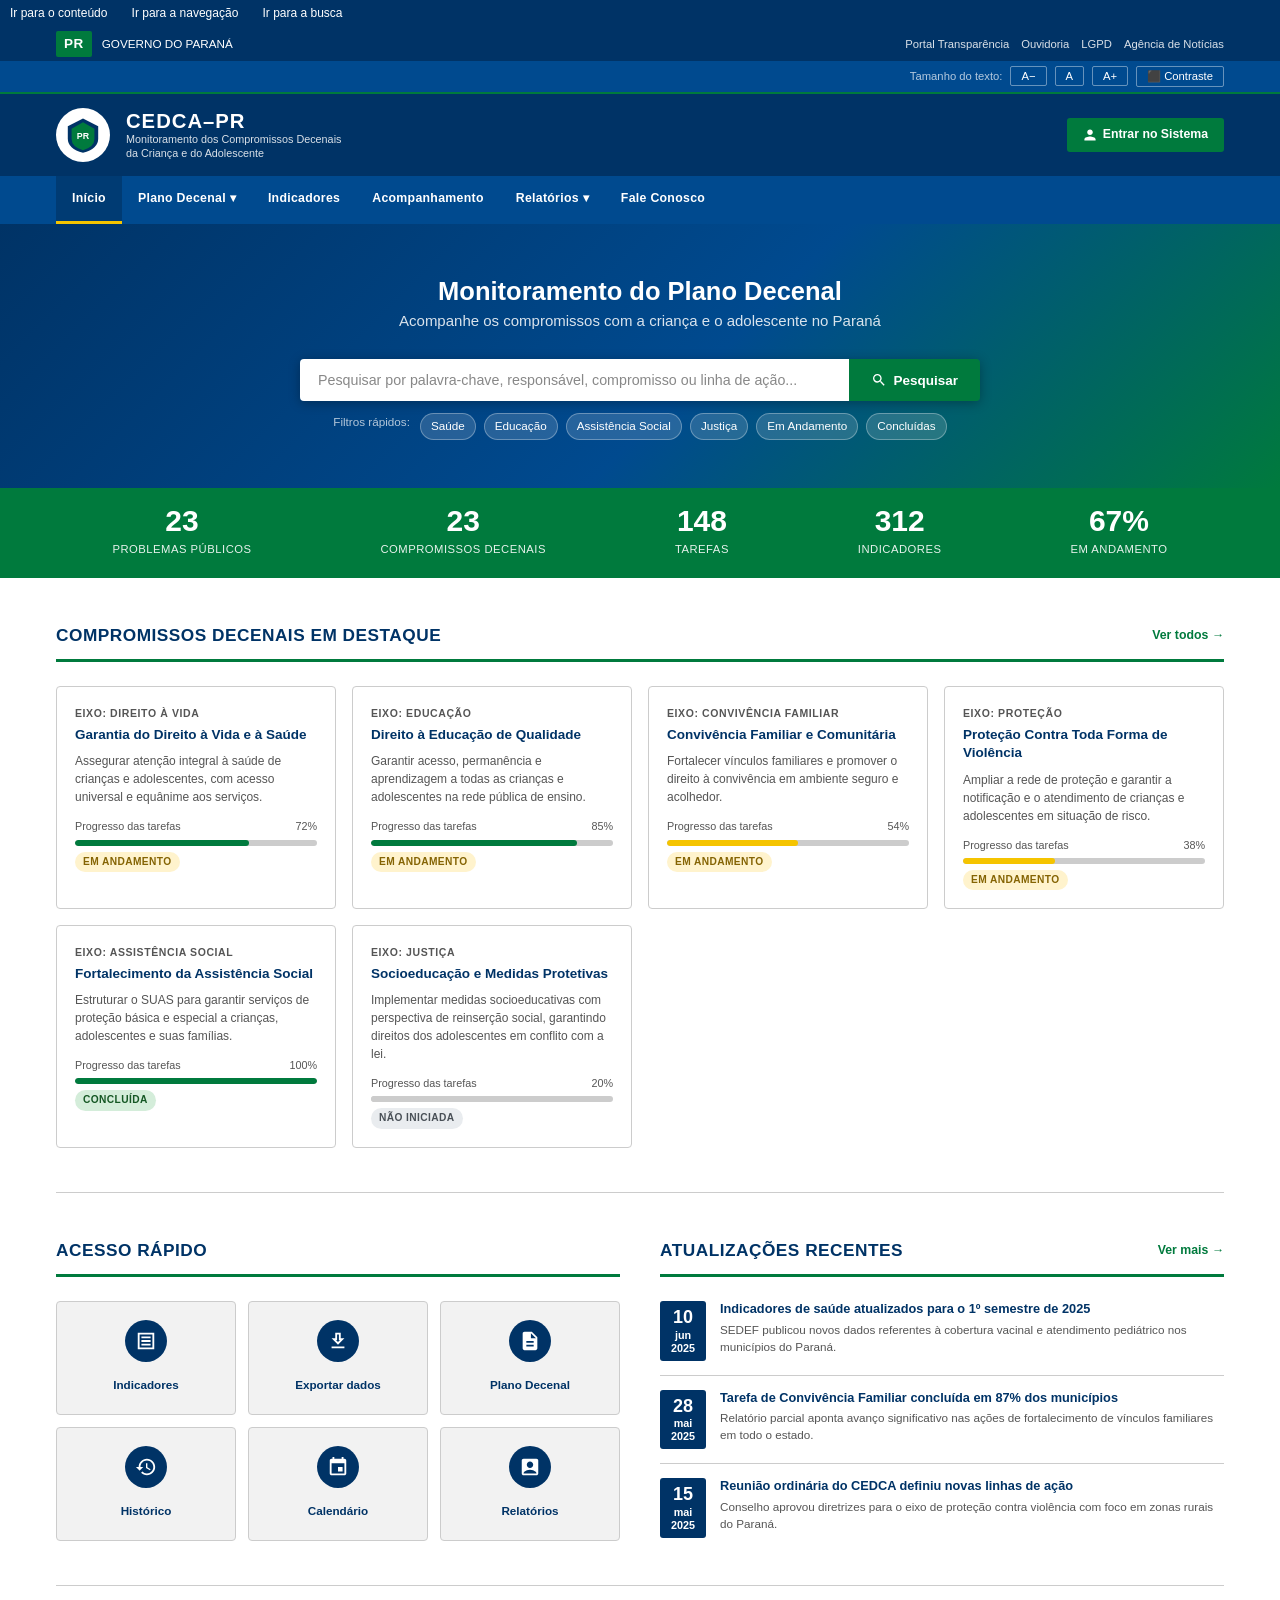
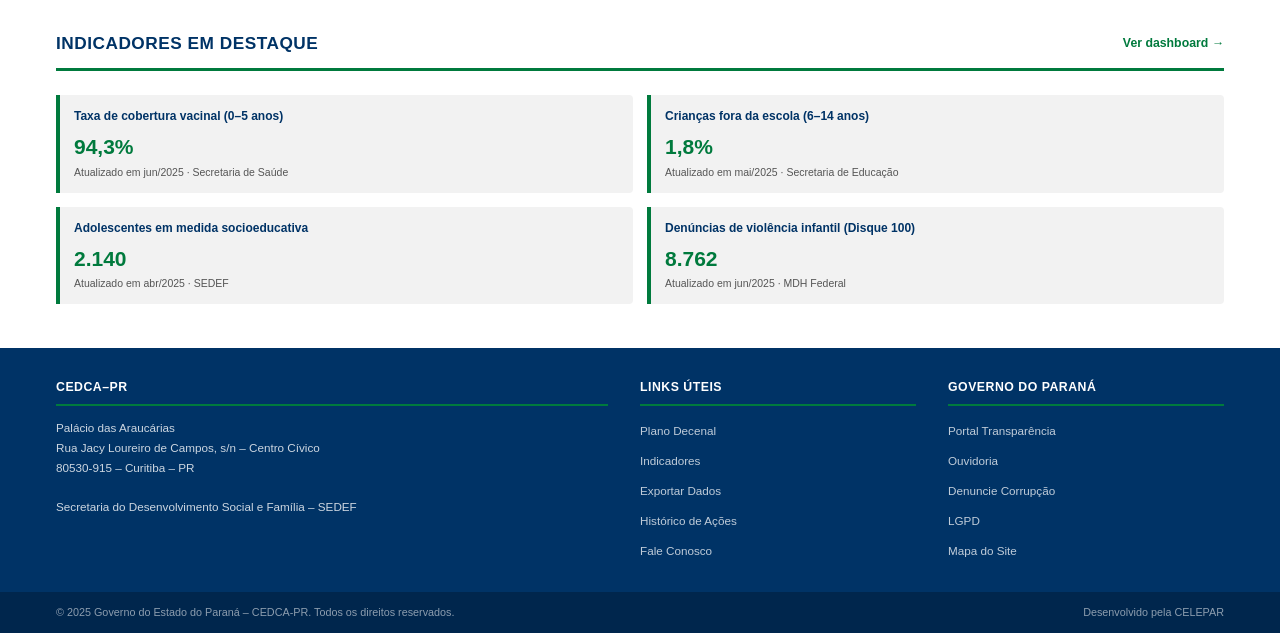
==== prototipo/telas/home/index.html @ ed61117d "Adicionada primeira versão da tela inicial pública em prototipo/telas/" ====
<!DOCTYPE html>
<html lang="pt-BR">
<head>
  <meta charset="UTF-8" />
  <meta name="viewport" content="width=device-width, initial-scale=1.0" />
  <link rel="stylesheet" href="home.css">
  <title>Plano Decenal – Criança e Adolescente | CEDCA-PR</title>
</head>
<body>

<!-- ── Skip links ──────────────────────────────────────────── -->
<div class="skip-links">
  <a href="#main-content">Ir para o conteúdo</a>
  <a href="#main-nav">Ir para a navegação</a>
  <a href="#busca">Ir para a busca</a>
</div>

<!-- ── Barra do Governo do Paraná ─────────────────────────── -->
<div class="topbar" role="banner">
  <div class="container">
    <div class="topbar-brand">
      <span class="gov-logo">PR</span>
      <span>GOVERNO DO PARANÁ</span>
    </div>
    <nav class="topbar-links" aria-label="Links do Governo do Paraná">
      <a href="#">Portal Transparência</a>
      <a href="#">Ouvidoria</a>
      <a href="#">LGPD</a>
      <a href="#">Agência de Notícias</a>
    </nav>
  </div>
</div>

<!-- ── Barra de Acessibilidade ────────────────────────────── -->
<div class="access-bar" aria-label="Ferramentas de acessibilidade">
  <div class="container">
    <span id="font-size-display">Tamanho do texto:</span>
    <button class="access-btn" id="font-decrease" title="Diminuir texto" aria-label="Diminuir tamanho do texto">A−</button>
    <button class="access-btn" id="font-default"  title="Tamanho padrão" aria-label="Tamanho padrão do texto">A</button>
    <button class="access-btn" id="font-increase" title="Aumentar texto"  aria-label="Aumentar tamanho do texto">A+</button>
    <button class="access-btn" id="contrast-toggle" title="Alto contraste" aria-label="Alternar alto contraste">⬛ Contraste</button>
  </div>
</div>

<!-- ── Cabeçalho Institucional ────────────────────────────── -->
<header class="inst-bar" role="banner">
  <div class="container">
    <div class="inst-logo-area">
      <div class="inst-logo-shield" aria-hidden="true">
        <!-- Escudo estilizado PR -->
        <svg viewBox="0 0 60 60" xmlns="http://www.w3.org/2000/svg">
          <path d="M30 4 L54 16 L54 36 Q54 52 30 58 Q6 52 6 36 L6 16 Z" fill="#003366"/>
          <path d="M30 10 L48 20 L48 36 Q48 49 30 54 Q12 49 12 36 L12 20 Z" fill="#007a3d"/>
          <text x="30" y="37" text-anchor="middle" font-family="Arial" font-weight="800" font-size="14" fill="#fff">PR</text>
        </svg>
      </div>
      <div class="inst-title-wrap">
        <div class="sigla">CEDCA–PR</div>
        <div class="full-name">Monitoramento dos Compromissos Decenais<br>da Criança e do Adolescente</div>
      </div>
    </div>
    <div class="inst-login">
      <a href="#login" aria-label="Entrar no sistema">
        <svg width="14" height="14" viewBox="0 0 24 24" fill="currentColor" aria-hidden="true">
          <path d="M12 12c2.7 0 4.8-2.1 4.8-4.8S14.7 2.4 12 2.4 7.2 4.5 7.2 7.2 9.3 12 12 12zm0 2.4c-3.2 0-9.6 1.6-9.6 4.8v2.4h19.2v-2.4c0-3.2-6.4-4.8-9.6-4.8z"/>
        </svg>
        Entrar no Sistema
      </a>
    </div>
  </div>
</header>

<!-- ── Navegação Principal ────────────────────────────────── -->
<nav class="main-nav" id="main-nav" aria-label="Navegação principal">
  <div class="container">
    <button class="nav-toggle" id="nav-toggle" aria-expanded="false" aria-controls="nav-list" aria-label="Abrir menu">
      <svg width="24" height="24" viewBox="0 0 24 24" fill="currentColor">
        <path d="M3 18h18v-2H3v2zm0-5h18v-2H3v2zm0-7v2h18V6H3z"/>
      </svg>
    </button>
    <ul class="nav-list" id="nav-list" role="menubar">
      <li role="none"><a href="#" class="active" role="menuitem">Início</a></li>
      <li role="none">
        <a href="#" role="menuitem" aria-haspopup="true">Plano Decenal ▾</a>
        <div class="dropdown" role="menu">
          <a href="#" role="menuitem">O que é o Plano Decenal</a>
          <a href="#" role="menuitem">Problemas Públicos</a>
          <a href="#" role="menuitem">Compromissos</a>
          <a href="#" role="menuitem">Objetivos e Linhas de Ação</a>
        </div>
      </li>
      <li role="none"><a href="#" role="menuitem">Indicadores</a></li>
      <li role="none"><a href="#" role="menuitem">Acompanhamento</a></li>
      <li role="none">
        <a href="#" role="menuitem" aria-haspopup="true">Relatórios ▾</a>
        <div class="dropdown" role="menu">
          <a href="#" role="menuitem">Exportar dados</a>
          <a href="#" role="menuitem">Histórico de atualizações</a>
        </div>
      </li>
      <li role="none"><a href="#" role="menuitem">Fale Conosco</a></li>
    </ul>
  </div>
</nav>

<!-- ── Hero / Busca ───────────────────────────────────────── -->
<section class="hero" id="busca" aria-labelledby="hero-title">
  <div class="container">
    <h1 id="hero-title">
      Monitoramento do Plano Decenal
      <span>Acompanhe os compromissos com a criança e o adolescente no Paraná</span>
    </h1>

    <div class="search-wrap" role="search">
      <div class="search-box">
        <label for="search-input" class="sr-only">Pesquisar por palavra-chave, responsável, compromisso ou linha de ação</label>
        <input
          id="search-input"
          type="search"
          placeholder="Pesquisar por palavra-chave, responsável, compromisso ou linha de ação..."
          autocomplete="off"
        />
        <button type="button" aria-label="Realizar pesquisa">
          <svg width="16" height="16" viewBox="0 0 24 24" fill="currentColor" aria-hidden="true">
            <path d="M15.5 14h-.79l-.28-.27A6.47 6.47 0 0 0 16 9.5 6.5 6.5 0 1 0 9.5 16c1.61 0 3.09-.59 4.23-1.57l.27.28v.79l5 4.99L20.49 19l-4.99-5zm-6 0C7.01 14 5 11.99 5 9.5S7.01 5 9.5 5 14 7.01 14 9.5 11.99 14 9.5 14z"/>
          </svg>
          Pesquisar
        </button>
      </div>
      <div class="search-tags" aria-label="Filtros rápidos">
        <span>Filtros rápidos:</span>
        <a href="#">Saúde</a>
        <a href="#">Educação</a>
        <a href="#">Assistência Social</a>
        <a href="#">Justiça</a>
        <a href="#">Em Andamento</a>
        <a href="#">Concluídas</a>
      </div>
    </div>
  </div>
</section>

<!-- ── Faixa de Estatísticas ──────────────────────────────── -->
<div class="stats-strip" aria-label="Resumo numérico do plano">
  <div class="container">
    <div class="stat-block">
      <span class="num">23</span>
      <span class="lbl">Problemas Públicos</span>
    </div>
    <div class="stat-block">
      <span class="num">23</span>
      <span class="lbl">Compromissos Decenais</span>
    </div>
    <div class="stat-block">
      <span class="num" id="stat-tarefas">148</span>
      <span class="lbl">Tarefas</span>
    </div>
    <div class="stat-block">
      <span class="num" id="stat-indicadores">312</span>
      <span class="lbl">Indicadores</span>
    </div>
    <div class="stat-block">
      <span class="num" id="stat-andamento">67%</span>
      <span class="lbl">Em andamento</span>
    </div>
  </div>
</div>

<!-- ── Conteúdo Principal ─────────────────────────────────── -->
<main id="main-content">
  <div class="container">

    <!-- ── Compromissos Decenais ── -->
    <section class="section" aria-labelledby="compromissos-title">
      <div class="section-header">
        <h2 id="compromissos-title">Compromissos Decenais em Destaque</h2>
        <a href="#" aria-label="Ver todos os 23 compromissos decenais">Ver todos →</a>
      </div>

      <div class="cards-grid" role="list">

        <article class="card" role="listitem" tabindex="0" aria-label="Compromisso: Garantia do Direito à Vida e à Saúde">
          <div class="card-eixo">Eixo: Direito à Vida</div>
          <h3>Garantia do Direito à Vida e à Saúde</h3>
          <p>Assegurar atenção integral à saúde de crianças e adolescentes, com acesso universal e equânime aos serviços.</p>
          <div class="progress-wrap">
            <div class="progress-label"><span>Progresso das tarefas</span><span>72%</span></div>
            <div class="progress-bar"><div class="fill" style="width:72%"></div></div>
          </div>
          <span class="badge em-andamento">Em andamento</span>
        </article>

        <article class="card" role="listitem" tabindex="0" aria-label="Compromisso: Direito à Educação">
          <div class="card-eixo">Eixo: Educação</div>
          <h3>Direito à Educação de Qualidade</h3>
          <p>Garantir acesso, permanência e aprendizagem a todas as crianças e adolescentes na rede pública de ensino.</p>
          <div class="progress-wrap">
            <div class="progress-label"><span>Progresso das tarefas</span><span>85%</span></div>
            <div class="progress-bar"><div class="fill" style="width:85%"></div></div>
          </div>
          <span class="badge em-andamento">Em andamento</span>
        </article>

        <article class="card" role="listitem" tabindex="0" aria-label="Compromisso: Convivência Familiar e Comunitária">
          <div class="card-eixo">Eixo: Convivência Familiar</div>
          <h3>Convivência Familiar e Comunitária</h3>
          <p>Fortalecer vínculos familiares e promover o direito à convivência em ambiente seguro e acolhedor.</p>
          <div class="progress-wrap">
            <div class="progress-label"><span>Progresso das tarefas</span><span>54%</span></div>
            <div class="progress-bar"><div class="fill em-andamento" style="width:54%"></div></div>
          </div>
          <span class="badge em-andamento">Em andamento</span>
        </article>

        <article class="card" role="listitem" tabindex="0" aria-label="Compromisso: Proteção contra Violência">
          <div class="card-eixo">Eixo: Proteção</div>
          <h3>Proteção Contra Toda Forma de Violência</h3>
          <p>Ampliar a rede de proteção e garantir a notificação e o atendimento de crianças e adolescentes em situação de risco.</p>
          <div class="progress-wrap">
            <div class="progress-label"><span>Progresso das tarefas</span><span>38%</span></div>
            <div class="progress-bar"><div class="fill em-andamento" style="width:38%"></div></div>
          </div>
          <span class="badge em-andamento">Em andamento</span>
        </article>

        <article class="card" role="listitem" tabindex="0" aria-label="Compromisso: Assistência Social">
          <div class="card-eixo">Eixo: Assistência Social</div>
          <h3>Fortalecimento da Assistência Social</h3>
          <p>Estruturar o SUAS para garantir serviços de proteção básica e especial a crianças, adolescentes e suas famílias.</p>
          <div class="progress-wrap">
            <div class="progress-label"><span>Progresso das tarefas</span><span>100%</span></div>
            <div class="progress-bar"><div class="fill" style="width:100%"></div></div>
          </div>
          <span class="badge concluida">Concluída</span>
        </article>

        <article class="card" role="listitem" tabindex="0" aria-label="Compromisso: Socioeducação">
          <div class="card-eixo">Eixo: Justiça</div>
          <h3>Socioeducação e Medidas Protetivas</h3>
          <p>Implementar medidas socioeducativas com perspectiva de reinserção social, garantindo direitos dos adolescentes em conflito com a lei.</p>
          <div class="progress-wrap">
            <div class="progress-label"><span>Progresso das tarefas</span><span>20%</span></div>
            <div class="progress-bar"><div class="fill nao-iniciada" style="width:20%"></div></div>
          </div>
          <span class="badge nao-iniciada">Não iniciada</span>
        </article>

      </div>
    </section>

    <!-- ── Destaques + Notícias lado a lado ── -->
    <section class="section" aria-labelledby="destaques-title">
      <div style="display: grid; grid-template-columns: 1fr 1fr; gap: 40px; align-items: start;">

        <!-- Destaques -->
        <div>
          <div class="section-header">
            <h2 id="destaques-title">Acesso Rápido</h2>
          </div>
          <nav class="highlights-grid" aria-label="Acesso rápido">

            <a class="hl-tile" href="#" aria-label="Ver todos os indicadores">
              <div class="hl-icon" aria-hidden="true">
                <svg viewBox="0 0 24 24"><path d="M3 3v18h18V3H3zm16 16H5V5h14v14zm-2-2H7v-2h10v2zm0-4H7v-2h10v2zm0-4H7V7h10v2z"/></svg>
              </div>
              <span>Indicadores</span>
            </a>

            <a class="hl-tile" href="#" aria-label="Ver exportação de dados">
              <div class="hl-icon" aria-hidden="true">
                <svg viewBox="0 0 24 24"><path d="M19 9h-4V3H9v6H5l7 7 7-7zm-8 2V5h2v6h1.17L12 13.17 9.83 11H11zm-6 7h14v2H5z"/></svg>
              </div>
              <span>Exportar dados</span>
            </a>

            <a class="hl-tile" href="#" aria-label="Ver plano decenal completo">
              <div class="hl-icon" aria-hidden="true">
                <svg viewBox="0 0 24 24"><path d="M14 2H6c-1.1 0-2 .9-2 2v16c0 1.1.9 2 2 2h12c1.1 0 2-.9 2-2V8l-6-6zm2 16H8v-2h8v2zm0-4H8v-2h8v2zm-3-5V3.5L18.5 9H13z"/></svg>
              </div>
              <span>Plano Decenal</span>
            </a>

            <a class="hl-tile" href="#" aria-label="Histórico de atualizações">
              <div class="hl-icon" aria-hidden="true">
                <svg viewBox="0 0 24 24"><path d="M13 3c-4.97 0-9 4.03-9 9H1l3.89 3.89.07.14L9 12H6c0-3.87 3.13-7 7-7s7 3.13 7 7-3.13 7-7 7c-1.93 0-3.68-.79-4.94-2.06l-1.42 1.42C8.27 19.99 10.51 21 13 21c4.97 0 9-4.03 9-9s-4.03-9-9-9zm-1 5v5l4.28 2.54.72-1.21-3.5-2.08V8H12z"/></svg>
              </div>
              <span>Histórico</span>
            </a>

            <a class="hl-tile" href="#" aria-label="Calendário de reuniões">
              <div class="hl-icon" aria-hidden="true">
                <svg viewBox="0 0 24 24"><path d="M17 12h-5v5h5v-5zM16 1v2H8V1H6v2H5c-1.11 0-1.99.9-1.99 2L3 19c0 1.1.89 2 2 2h14c1.1 0 2-.9 2-2V5c0-1.1-.9-2-2-2h-1V1h-2zm3 18H5V8h14v11z"/></svg>
              </div>
              <span>Calendário</span>
            </a>

            <a class="hl-tile" href="#" aria-label="Relatórios e balancetes">
              <div class="hl-icon" aria-hidden="true">
                <svg viewBox="0 0 24 24"><path d="M19 3H5c-1.1 0-2 .9-2 2v14c0 1.1.9 2 2 2h14c1.1 0 2-.9 2-2V5c0-1.1-.9-2-2-2zm-7 3c1.93 0 3.5 1.57 3.5 3.5S13.93 13 12 13s-3.5-1.57-3.5-3.5S10.07 6 12 6zm7 13H5v-.23c0-.62.28-1.2.76-1.58C7.47 15.82 9.64 15 12 15s4.53.82 6.24 2.19c.48.38.76.97.76 1.58V19z"/></svg>
              </div>
              <span>Relatórios</span>
            </a>

          </nav>
        </div>

        <!-- Notícias -->
        <div>
          <div class="section-header">
            <h2 id="noticias-title">Atualizações Recentes</h2>
            <a href="#" aria-label="Ver todas as atualizações">Ver mais →</a>
          </div>
          <div class="news-list" aria-labelledby="noticias-title">

            <div class="news-item">
              <div class="news-date" aria-label="10 de junho de 2025">
                <span class="day">10</span> jun<br>2025
              </div>
              <div class="news-text">
                <h4>Indicadores de saúde atualizados para o 1º semestre de 2025</h4>
                <p>SEDEF publicou novos dados referentes à cobertura vacinal e atendimento pediátrico nos municípios do Paraná.</p>
              </div>
            </div>

            <div class="news-item">
              <div class="news-date" aria-label="28 de maio de 2025">
                <span class="day">28</span> mai<br>2025
              </div>
              <div class="news-text">
                <h4>Tarefa de Convivência Familiar concluída em 87% dos municípios</h4>
                <p>Relatório parcial aponta avanço significativo nas ações de fortalecimento de vínculos familiares em todo o estado.</p>
              </div>
            </div>

            <div class="news-item">
              <div class="news-date" aria-label="15 de maio de 2025">
                <span class="day">15</span> mai<br>2025
              </div>
              <div class="news-text">
                <h4>Reunião ordinária do CEDCA definiu novas linhas de ação</h4>
                <p>Conselho aprovou diretrizes para o eixo de proteção contra violência com foco em zonas rurais do Paraná.</p>
              </div>
            </div>

          </div>
        </div>

      </div>
    </section>

    <!-- ── Indicadores em Destaque ── -->
    <section class="section" aria-labelledby="indicadores-title">
      <div class="section-header">
        <h2 id="indicadores-title">Indicadores em Destaque</h2>
        <a href="#" aria-label="Ver dashboard completo de indicadores">Ver dashboard →</a>
      </div>
      <div class="ind-list">
        <div class="ind-item">
          <div class="ind-title">Taxa de cobertura vacinal (0–5 anos)</div>
          <div class="ind-value">94,3%</div>
          <div class="ind-meta">Atualizado em jun/2025 · Secretaria de Saúde</div>
        </div>
        <div class="ind-item">
          <div class="ind-title">Crianças fora da escola (6–14 anos)</div>
          <div class="ind-value">1,8%</div>
          <div class="ind-meta">Atualizado em mai/2025 · Secretaria de Educação</div>
        </div>
        <div class="ind-item">
          <div class="ind-title">Adolescentes em medida socioeducativa</div>
          <div class="ind-value">2.140</div>
          <div class="ind-meta">Atualizado em abr/2025 · SEDEF</div>
        </div>
        <div class="ind-item">
          <div class="ind-title">Denúncias de violência infantil (Disque 100)</div>
          <div class="ind-value">8.762</div>
          <div class="ind-meta">Atualizado em jun/2025 · MDH Federal</div>
        </div>
      </div>
    </section>

  </div><!-- /container -->
</main>

<!-- ── Rodapé ─────────────────────────────────────────────── -->
<footer>
  <div class="container">
    <div class="footer-grid">
      <div>
        <h4>CEDCA–PR</h4>
        <address>
          Palácio das Araucárias<br>
          Rua Jacy Loureiro de Campos, s/n – Centro Cívico<br>
          80530-915 – Curitiba – PR<br><br>
          Secretaria do Desenvolvimento Social e Família – SEDEF
        </address>
      </div>
      <div>
        <h4>Links Úteis</h4>
        <ul>
          <li><a href="#">Plano Decenal</a></li>
          <li><a href="#">Indicadores</a></li>
          <li><a href="#">Exportar Dados</a></li>
          <li><a href="#">Histórico de Ações</a></li>
          <li><a href="#">Fale Conosco</a></li>
        </ul>
      </div>
      <div>
        <h4>Governo do Paraná</h4>
        <ul>
          <li><a href="#">Portal Transparência</a></li>
          <li><a href="#">Ouvidoria</a></li>
          <li><a href="#">Denuncie Corrupção</a></li>
          <li><a href="#">LGPD</a></li>
          <li><a href="#">Mapa do Site</a></li>
        </ul>
      </div>
    </div>
  </div>
  <div class="footer-bottom">
    <div class="container" style="display:flex;justify-content:space-between;flex-wrap:wrap;gap:8px;width:100%">
      <span>© 2025 Governo do Estado do Paraná – CEDCA-PR. Todos os direitos reservados.</span>
      <span>Desenvolvido pela CELEPAR</span>
    </div>
  </div>
</footer>
  <script src="home.js"></script>
</body>
</html>
---- prototipo/telas/home/home.css ----
*, *::before, *::after { box-sizing: border-box; margin: 0; padding: 0; }

    :root {
      --pr-blue:       #003366;
      --pr-blue-mid:   #004a8f;
      --pr-green:      #007a3d;
      --pr-green-lt:   #009045;
      --pr-yellow:     #f5c400;
      --pr-gray-bg:    #f2f2f2;
      --pr-gray-line:  #cccccc;
      --pr-text:       #222222;
      --pr-text-light: #555555;
      --pr-white:      #ffffff;
      --pr-link:       #004a8f;

      /* acessibilidade */
      --font-size-base: 15px;
    }

    /* Alto contraste */
    body.high-contrast {
      --pr-blue:       #000000;
      --pr-blue-mid:   #000000;
      --pr-green:      #000000;
      --pr-green-lt:   #000000;
      --pr-yellow:     #ffff00;
      --pr-gray-bg:    #000000;
      --pr-gray-line:  #ffffff;
      --pr-text:       #ffffff;
      --pr-text-light: #ffffff;
      --pr-white:      #000000;
      --pr-link:       #ffff00;
      background: #000 !important;
      color: #fff !important;
    }
    body.high-contrast * { border-color: #fff !important; }
    body.high-contrast a  { color: #ffff00 !important; }
    body.high-contrast .topbar,
    body.high-contrast .inst-bar,
    body.high-contrast .main-nav,
    body.high-contrast .hero,
    body.high-contrast footer { background: #000 !important; border-bottom: 1px solid #fff; }
    body.high-contrast .search-box input { background:#111; color:#fff; border:1px solid #fff; }
    body.high-contrast .card { background:#111; border:1px solid #fff; }
    body.high-contrast .badge { background:#333; color:#ffff00; }
    body.high-contrast .stat-block { background:#111; border:1px solid #fff; }

    html { font-size: var(--font-size-base); scroll-behavior: smooth; }

    body {
      font-family: 'Segoe UI', Arial, sans-serif;
      color: var(--pr-text);
      background: var(--pr-white);
      line-height: 1.6;
    }

    a { color: var(--pr-link); text-decoration: none; }
    a:hover { text-decoration: underline; }
    img { max-width: 100%; display: block; }

    .container { max-width: 1200px; margin: 0 auto; padding: 0 16px; }
    .sr-only { position: absolute; width: 1px; height: 1px; overflow: hidden; clip: rect(0,0,0,0); white-space: nowrap; }

    /* ── Skip links ───────────────────────────────────────── */
    .skip-links { background: var(--pr-blue); }
    .skip-links a {
      display: inline-block; padding: 4px 10px;
      color: var(--pr-white); font-size: .8rem;
    }
    .skip-links a:focus { outline: 2px solid var(--pr-yellow); }

    /* ── Topbar governo ───────────────────────────────────── */
    .topbar {
      background: var(--pr-blue);
      color: var(--pr-white);
      font-size: .78rem;
    }
    .topbar .container {
      display: flex; align-items: center; justify-content: space-between;
      flex-wrap: wrap; gap: 4px; padding-top: 4px; padding-bottom: 4px;
    }
    .topbar-brand { display: flex; align-items: center; gap: 10px; }
    .topbar-brand .gov-logo {
      background: var(--pr-green);
      color: #fff;
      font-weight: 700;
      font-size: .9rem;
      padding: 2px 8px;
      border-radius: 2px;
      letter-spacing: .5px;
    }
    .topbar-links { display: flex; flex-wrap: wrap; gap: 12px; }
    .topbar-links a { color: rgba(255,255,255,.85); font-size: .75rem; }
    .topbar-links a:hover { color: #fff; }

    /* ── Barra de acessibilidade ──────────────────────────── */
    .access-bar {
      background: var(--pr-blue-mid);
      padding: 5px 0;
      border-bottom: 2px solid var(--pr-green);
    }
    .access-bar .container {
      display: flex; align-items: center; justify-content: flex-end; gap: 8px;
    }
    .access-btn {
      background: transparent;
      border: 1px solid rgba(255,255,255,.4);
      color: var(--pr-white);
      font-size: .75rem;
      padding: 3px 10px;
      border-radius: 2px;
      cursor: pointer;
      transition: background .2s;
    }
    .access-btn:hover { background: rgba(255,255,255,.15); }
    .access-btn:focus { outline: 2px solid var(--pr-yellow); }
    #font-size-display { color: rgba(255,255,255,.7); font-size: .75rem; }

    /* ── Cabeçalho institucional ─────────────────────────── */
    .inst-bar { background: var(--pr-blue); padding: 14px 0; }
    .inst-bar .container {
      display: flex; align-items: center; justify-content: space-between; gap: 16px;
    }
    .inst-logo-area { display: flex; align-items: center; gap: 16px; }
    .inst-logo-shield {
      width: 54px; height: 54px; flex-shrink: 0;
      background: var(--pr-white);
      border-radius: 50%;
      display: flex; align-items: center; justify-content: center;
      overflow: hidden;
    }
    .inst-logo-shield svg { width: 38px; height: 38px; }
    .inst-title-wrap { color: var(--pr-white); }
    .inst-title-wrap .sigla {
      font-size: 1.35rem; font-weight: 700; letter-spacing: 1px;
      line-height: 1.1;
    }
    .inst-title-wrap .full-name {
      font-size: .72rem; opacity: .85; max-width: 340px; line-height: 1.3;
    }

    /* Login link no canto */
    .inst-login a {
      display: inline-flex; align-items: center; gap: 6px;
      background: var(--pr-green);
      color: var(--pr-white);
      padding: 7px 16px;
      border-radius: 3px;
      font-size: .82rem; font-weight: 600;
      transition: background .2s;
    }
    .inst-login a:hover { background: var(--pr-green-lt); text-decoration: none; }

    /* ── Navegação principal ─────────────────────────────── */
    .main-nav { background: var(--pr-blue-mid); position: relative; z-index: 100; }
    .main-nav .container { display: flex; align-items: center; }
    .nav-list { list-style: none; display: flex; flex-wrap: wrap; }
    .nav-list > li { position: relative; }
    .nav-list > li > a {
      display: block; padding: 13px 16px;
      color: var(--pr-white); font-size: .82rem; font-weight: 600;
      letter-spacing: .3px;
      border-bottom: 3px solid transparent;
      transition: background .15s, border-color .15s;
    }
    .nav-list > li > a:hover,
    .nav-list > li > a.active {
      background: rgba(0,0,0,.2);
      border-bottom-color: var(--pr-yellow);
      text-decoration: none;
    }

    /* dropdown */
    .nav-list > li:hover .dropdown { display: block; }
    .dropdown {
      display: none;
      position: absolute; top: 100%; left: 0;
      background: var(--pr-white);
      min-width: 220px;
      box-shadow: 0 4px 12px rgba(0,0,0,.18);
      border-top: 3px solid var(--pr-green);
      z-index: 200;
    }
    .dropdown a {
      display: block; padding: 9px 16px;
      color: var(--pr-text); font-size: .8rem;
      border-bottom: 1px solid var(--pr-gray-line);
    }
    .dropdown a:hover { background: var(--pr-gray-bg); text-decoration: none; }

    /* hamburger */
    .nav-toggle {
      display: none;
      background: transparent; border: none; cursor: pointer;
      padding: 12px 16px;
      color: var(--pr-white);
    }
    .nav-toggle svg { display: block; }

    /* ── Busca hero ──────────────────────────────────────── */
    .hero {
      background: linear-gradient(135deg, var(--pr-blue) 0%, var(--pr-blue-mid) 55%, var(--pr-green) 100%);
      padding: 52px 0 48px;
      text-align: center;
    }
    .hero h1 {
      color: var(--pr-white);
      font-size: 1.7rem; font-weight: 700;
      line-height: 1.25;
      margin-bottom: 8px;
    }
    .hero h1 span {
      display: block; font-size: 1rem; font-weight: 400;
      opacity: .85; margin-top: 4px;
    }

    .search-wrap { margin: 28px auto 0; max-width: 680px; }
    .search-box {
      display: flex; border-radius: 4px; overflow: hidden;
      box-shadow: 0 2px 12px rgba(0,0,0,.3);
    }
    .search-box input {
      flex: 1; padding: 13px 18px;
      border: none; font-size: .95rem; outline: none;
      background: var(--pr-white); color: var(--pr-text);
    }
    .search-box input::placeholder { color: #888; }
    .search-box button {
      background: var(--pr-green); color: var(--pr-white);
      border: none; padding: 0 22px;
      font-size: .9rem; font-weight: 700;
      cursor: pointer; transition: background .2s;
      display: flex; align-items: center; gap: 6px;
    }
    .search-box button:hover { background: var(--pr-green-lt); }
    .search-box button:focus, .search-box input:focus { outline: 2px solid var(--pr-yellow); }

    .search-tags { margin-top: 12px; display: flex; flex-wrap: wrap; gap: 8px; justify-content: center; }
    .search-tags span { color: rgba(255,255,255,.7); font-size: .78rem; margin-right: 2px; }
    .search-tags a {
      background: rgba(255,255,255,.15);
      color: var(--pr-white); font-size: .78rem;
      padding: 3px 10px; border-radius: 20px;
      border: 1px solid rgba(255,255,255,.3);
      transition: background .2s;
    }
    .search-tags a:hover { background: rgba(255,255,255,.28); text-decoration: none; }

    /* ── Stats faixa ─────────────────────────────────────── */
    .stats-strip {
      background: var(--pr-green);
      padding: 18px 0;
    }
    .stats-strip .container {
      display: flex; justify-content: space-around; flex-wrap: wrap; gap: 16px;
    }
    .stat-block { text-align: center; color: var(--pr-white); }
    .stat-block .num {
      font-size: 2rem; font-weight: 800; line-height: 1;
      display: block;
    }
    .stat-block .lbl {
      font-size: .75rem; opacity: .9; text-transform: uppercase; letter-spacing: .5px;
    }

    /* ── Seção principal ─────────────────────────────────── */
    .section { padding: 44px 0; }
    .section + .section { border-top: 1px solid var(--pr-gray-line); }

    .section-header {
      display: flex; align-items: center; justify-content: space-between;
      margin-bottom: 24px; padding-bottom: 10px;
      border-bottom: 3px solid var(--pr-green);
    }
    .section-header h2 {
      font-size: 1.15rem; font-weight: 700;
      color: var(--pr-blue); text-transform: uppercase;
      letter-spacing: .5px;
    }
    .section-header a { font-size: .82rem; color: var(--pr-green); font-weight: 600; }

    /* ── Compromissos grid ───────────────────────────────── */
    .cards-grid {
      display: grid;
      grid-template-columns: repeat(auto-fill, minmax(260px, 1fr));
      gap: 16px;
    }
    .card {
      background: var(--pr-white);
      border: 1px solid var(--pr-gray-line);
      border-radius: 4px;
      padding: 18px;
      transition: box-shadow .2s, border-color .2s;
      cursor: pointer;
    }
    .card:hover {
      box-shadow: 0 4px 16px rgba(0,0,0,.12);
      border-color: var(--pr-green);
    }
    .card-eixo {
      font-size: .7rem; font-weight: 700; text-transform: uppercase;
      letter-spacing: .6px; color: var(--pr-text-light);
      margin-bottom: 4px;
    }
    .card h3 { font-size: .9rem; font-weight: 700; color: var(--pr-blue); margin-bottom: 8px; line-height: 1.35; }
    .card p { font-size: .8rem; color: var(--pr-text-light); line-height: 1.5; margin-bottom: 12px; }

    .progress-wrap { margin-top: auto; }
    .progress-label {
      display: flex; justify-content: space-between;
      font-size: .72rem; color: var(--pr-text-light); margin-bottom: 4px;
    }
    .progress-bar {
      height: 6px; background: var(--pr-gray-line); border-radius: 3px; overflow: hidden;
    }
    .progress-bar .fill {
      height: 100%; border-radius: 3px;
      background: var(--pr-green);
    }
    .fill.em-andamento { background: var(--pr-yellow); }
    .fill.nao-iniciada { background: #ccc; }

    .badge {
      display: inline-block;
      font-size: .68rem; font-weight: 700; padding: 2px 8px;
      border-radius: 20px; text-transform: uppercase; letter-spacing: .4px;
      margin-top: 6px;
    }
    .badge.concluida { background: #d4edda; color: #155724; }
    .badge.em-andamento { background: #fff3cd; color: #856404; }
    .badge.nao-iniciada { background: #e9ecef; color: #495057; }

    /* ── Destaques tiles ─────────────────────────────────── */
    .highlights-grid {
      display: grid;
      grid-template-columns: repeat(auto-fill, minmax(150px, 1fr));
      gap: 12px;
    }
    .hl-tile {
      background: var(--pr-gray-bg);
      border: 1px solid var(--pr-gray-line);
      border-radius: 4px;
      padding: 18px 12px;
      text-align: center;
      transition: background .2s, border-color .2s;
      cursor: pointer;
    }
    .hl-tile:hover { background: var(--pr-white); border-color: var(--pr-blue-mid); box-shadow: 0 2px 8px rgba(0,0,0,.1); }
    .hl-tile .hl-icon {
      width: 42px; height: 42px; margin: 0 auto 10px;
      background: var(--pr-blue);
      border-radius: 50%;
      display: flex; align-items: center; justify-content: center;
    }
    .hl-tile .hl-icon svg { width: 22px; height: 22px; fill: #fff; }
    .hl-tile span { font-size: .78rem; font-weight: 700; color: var(--pr-blue); }

    /* ── Noticias ─────────────────────────────────────────── */
    .news-list { display: flex; flex-direction: column; gap: 14px; }
    .news-item {
      display: flex; gap: 14px; align-items: flex-start;
      border-bottom: 1px solid var(--pr-gray-line); padding-bottom: 14px;
    }
    .news-item:last-child { border: none; padding: 0; }
    .news-date {
      flex-shrink: 0; width: 46px; text-align: center;
      background: var(--pr-blue); color: #fff;
      border-radius: 3px; padding: 6px 4px;
      font-size: .72rem; font-weight: 700; line-height: 1.2;
    }
    .news-date .day { font-size: 1.2rem; display: block; }
    .news-text h4 { font-size: .85rem; color: var(--pr-blue); font-weight: 700; margin-bottom: 4px; line-height: 1.3; }
    .news-text p { font-size: .78rem; color: var(--pr-text-light); line-height: 1.45; }

    /* ── Indicadores preview ─────────────────────────────── */
    .ind-list { display: grid; grid-template-columns: 1fr 1fr; gap: 14px; }
    .ind-item {
      background: var(--pr-gray-bg);
      border-left: 4px solid var(--pr-green);
      padding: 12px 14px;
      border-radius: 0 4px 4px 0;
    }
    .ind-item .ind-title { font-size: .8rem; font-weight: 700; color: var(--pr-blue); margin-bottom: 4px; }
    .ind-item .ind-value { font-size: 1.4rem; font-weight: 800; color: var(--pr-green); }
    .ind-item .ind-meta { font-size: .7rem; color: var(--pr-text-light); }

    /* ── Footer ──────────────────────────────────────────── */
    footer {
      background: var(--pr-blue);
      color: rgba(255,255,255,.8);
      padding: 30px 0 0;
      margin-top: 0;
    }
    .footer-grid {
      display: grid;
      grid-template-columns: 2fr 1fr 1fr;
      gap: 32px;
      padding-bottom: 24px;
    }
    .footer-grid h4 {
      color: var(--pr-white); font-size: .82rem; font-weight: 700;
      text-transform: uppercase; letter-spacing: .5px;
      margin-bottom: 12px;
      border-bottom: 2px solid var(--pr-green);
      padding-bottom: 6px;
    }
    .footer-grid p, .footer-grid address { font-size: .78rem; line-height: 1.7; font-style: normal; }
    .footer-grid ul { list-style: none; }
    .footer-grid ul li { margin-bottom: 6px; }
    .footer-grid ul li a { color: rgba(255,255,255,.75); font-size: .78rem; }
    .footer-grid ul li a:hover { color: #fff; }

    .footer-bottom {
      background: rgba(0,0,0,.25);
      text-align: center; padding: 12px 0;
      font-size: .72rem; color: rgba(255,255,255,.55);
      display: flex; align-items: center; justify-content: space-between;
      flex-wrap: wrap; gap: 8px;
    }

    /* ── Responsivo ──────────────────────────────────────── */
    @media (max-width: 768px) {
      .footer-grid { grid-template-columns: 1fr; }
      .ind-list { grid-template-columns: 1fr; }
      .hero h1 { font-size: 1.25rem; }
      .inst-login { display: none; }
      .topbar-links { display: none; }
      .nav-toggle { display: block; }
      .nav-list { display: none; flex-direction: column; width: 100%; }
      .nav-list.open { display: flex; }
      .nav-list > li > a { padding: 11px 16px; }
      .dropdown { position: static; box-shadow: none; border-top: none; border-left: 4px solid var(--pr-green); margin-left: 16px; }
      .nav-list > li:hover .dropdown { display: none; }
      .nav-list > li.open-sub .dropdown { display: block; }
      .stats-strip .container { gap: 24px; }
    }

    @media (max-width: 480px) {
      .cards-grid { grid-template-columns: 1fr; }
      .highlights-grid { grid-template-columns: repeat(3, 1fr); }
    }

    /* focus visible */
    a:focus-visible, button:focus-visible {
      outline: 2px solid var(--pr-yellow);
      outline-offset: 2px;
    }

    @media (prefers-reduced-motion: reduce) {
      * { transition: none !important; animation: none !important; }
    }
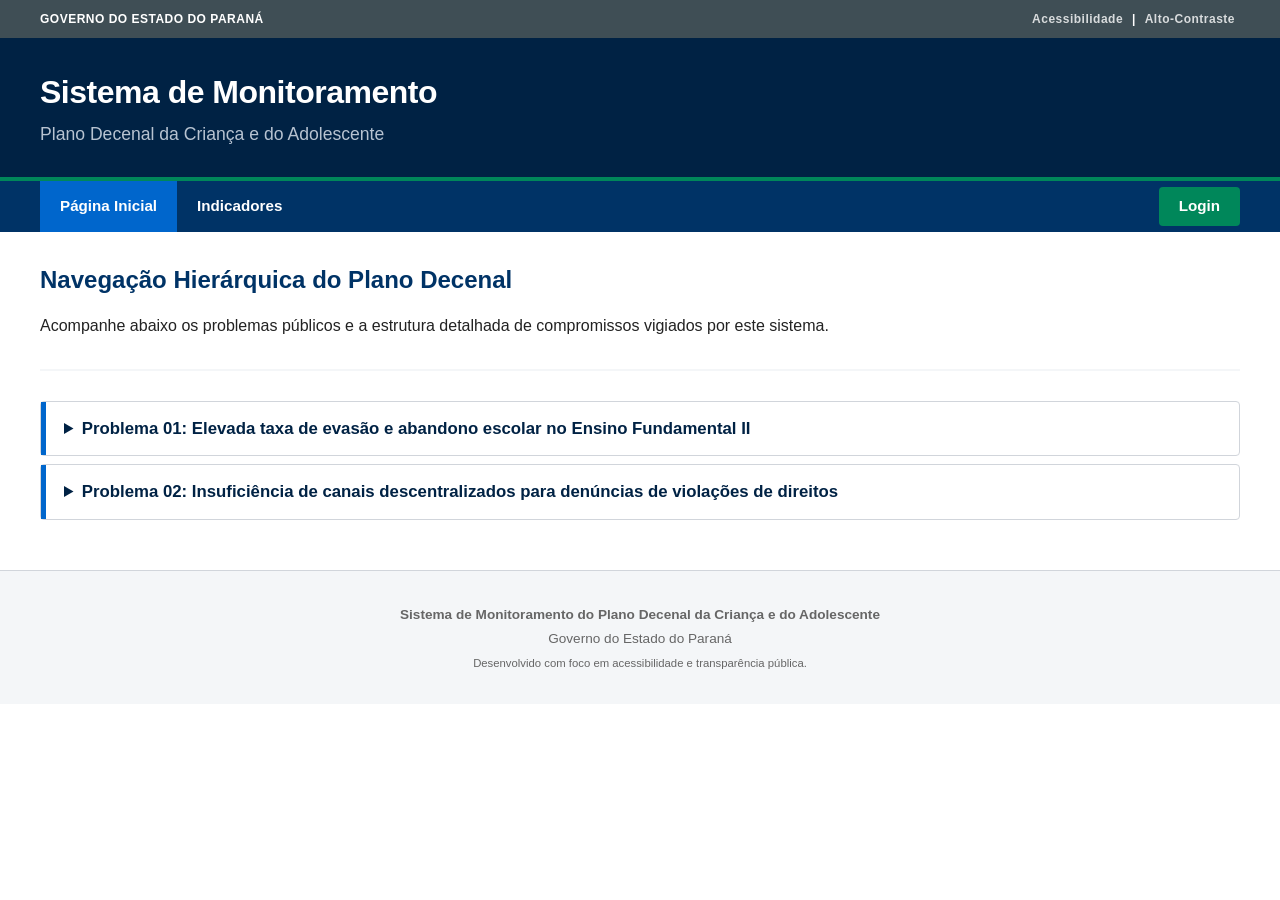
==== commit c57f23c9: "Alteração na tela home para deixar mais simples e parecido com cedca/PR (RNF06)" ====
--- a/prototipo/telas/home/index.html
+++ b/prototipo/telas/home/index.html
@@ -1,428 +1,66 @@
 <!DOCTYPE html>
 <html lang="pt-BR">
 <head>
-  <meta charset="UTF-8" />
-  <meta name="viewport" content="width=device-width, initial-scale=1.0" />
-  <link rel="stylesheet" href="home.css">
-  <title>Plano Decenal – Criança e Adolescente | CEDCA-PR</title>
+    <meta charset="UTF-8">
+    <meta name="viewport" content="width=device-width, initial-scale=1.0">
+    <title>Sistema de Monitoramento do Plano Decenal</title>
+    <link rel="stylesheet" href="style.css">
 </head>
 <body>
 
-<!-- ── Skip links ──────────────────────────────────────────── -->
-<div class="skip-links">
-  <a href="#main-content">Ir para o conteúdo</a>
-  <a href="#main-nav">Ir para a navegação</a>
-  <a href="#busca">Ir para a busca</a>
-</div>
+    <!-- Primeiro Header: Governo do Estado do Paraná -->
+    <header class="header-governo">
+        <div class="container header-gov-content">
+            <span class="gov-logo-text">GOVERNO DO ESTADO DO PARANÁ</span>
+            <div class="gov-top-links">
+                <span>Acessibilidade</span> | <span>Alto-Contraste</span>
+            </div>
+        </div>
+    </header>
 
-<!-- ── Barra do Governo do Paraná ─────────────────────────── -->
-<div class="topbar" role="banner">
-  <div class="container">
-    <div class="topbar-brand">
-      <span class="gov-logo">PR</span>
-      <span>GOVERNO DO PARANÁ</span>
-    </div>
-    <nav class="topbar-links" aria-label="Links do Governo do Paraná">
-      <a href="#">Portal Transparência</a>
-      <a href="#">Ouvidoria</a>
-      <a href="#">LGPD</a>
-      <a href="#">Agência de Notícias</a>
+    <!-- Segundo Header: Título do Sistema -->
+    <header class="header-sistema">
+        <div class="container header-sis-content">
+            <div class="sistema-titulo-area">
+                <h1>Sistema de Monitoramento</h1>
+                <p>Plano Decenal da Criança e do Adolescente</p>
+            </div>
+        </div>
+    </header>
+
+    <!-- Navbar Extensível -->
+    <nav class="navbar-principal">
+        <div class="container nav-container">
+            <ul class="nav-links">
+                <li><a href="#" class="active">Página Inicial</a></li>
+                <li><a href="#">Indicadores</a></li>
+                <!-- Novos links podem ser facilmente adicionados aqui -->
+            </ul>
+            <ul class="nav-auth">
+                <li><a href="#" class="btn-login">Login</a></li>
+            </ul>
+        </div>
     </nav>
-  </div>
-</div>
 
-<!-- ── Barra de Acessibilidade ────────────────────────────── -->
-<div class="access-bar" aria-label="Ferramentas de acessibilidade">
-  <div class="container">
-    <span id="font-size-display">Tamanho do texto:</span>
-    <button class="access-btn" id="font-decrease" title="Diminuir texto" aria-label="Diminuir tamanho do texto">A−</button>
-    <button class="access-btn" id="font-default"  title="Tamanho padrão" aria-label="Tamanho padrão do texto">A</button>
-    <button class="access-btn" id="font-increase" title="Aumentar texto"  aria-label="Aumentar tamanho do texto">A+</button>
-    <button class="access-btn" id="contrast-toggle" title="Alto contraste" aria-label="Alternar alto contraste">⬛ Contraste</button>
-  </div>
-</div>
+    <!-- Conteúdo Principal -->
+    <main class="container">
+        <section class="page-intro">
+            <h2>Navegação Hierárquica do Plano Decenal</h2>
+            <p>Acompanhe abaixo os problemas públicos e a estrutura detalhada de compromissos vigiados por este sistema.</p>
+        </section>
 
-<!-- ── Cabeçalho Institucional ────────────────────────────── -->
-<header class="inst-bar" role="banner">
-  <div class="container">
-    <div class="inst-logo-area">
-      <div class="inst-logo-shield" aria-hidden="true">
-        <!-- Escudo estilizado PR -->
-        <svg viewBox="0 0 60 60" xmlns="http://www.w3.org/2000/svg">
-          <path d="M30 4 L54 16 L54 36 Q54 52 30 58 Q6 52 6 36 L6 16 Z" fill="#003366"/>
-          <path d="M30 10 L48 20 L48 36 Q48 49 30 54 Q12 49 12 36 L12 20 Z" fill="#007a3d"/>
-          <text x="30" y="37" text-anchor="middle" font-family="Arial" font-weight="800" font-size="14" fill="#fff">PR</text>
-        </svg>
-      </div>
-      <div class="inst-title-wrap">
-        <div class="sigla">CEDCA–PR</div>
-        <div class="full-name">Monitoramento dos Compromissos Decenais<br>da Criança e do Adolescente</div>
-      </div>
-    </div>
-    <div class="inst-login">
-      <a href="#login" aria-label="Entrar no sistema">
-        <svg width="14" height="14" viewBox="0 0 24 24" fill="currentColor" aria-hidden="true">
-          <path d="M12 12c2.7 0 4.8-2.1 4.8-4.8S14.7 2.4 12 2.4 7.2 4.5 7.2 7.2 9.3 12 12 12zm0 2.4c-3.2 0-9.6 1.6-9.6 4.8v2.4h19.2v-2.4c0-3.2-6.4-4.8-9.6-4.8z"/>
-        </svg>
-        Entrar no Sistema
-      </a>
-    </div>
-  </div>
-</header>
+        <!-- Contêiner dinâmico onde o JavaScript injetará os elementos <details> -->
+        <div id="tree-container" class="cedca-tree"></div>
+    </main>
 
-<!-- ── Navegação Principal ────────────────────────────────── -->
-<nav class="main-nav" id="main-nav" aria-label="Navegação principal">
-  <div class="container">
-    <button class="nav-toggle" id="nav-toggle" aria-expanded="false" aria-controls="nav-list" aria-label="Abrir menu">
-      <svg width="24" height="24" viewBox="0 0 24 24" fill="currentColor">
-        <path d="M3 18h18v-2H3v2zm0-5h18v-2H3v2zm0-7v2h18V6H3z"/>
-      </svg>
-    </button>
-    <ul class="nav-list" id="nav-list" role="menubar">
-      <li role="none"><a href="#" class="active" role="menuitem">Início</a></li>
-      <li role="none">
-        <a href="#" role="menuitem" aria-haspopup="true">Plano Decenal ▾</a>
-        <div class="dropdown" role="menu">
-          <a href="#" role="menuitem">O que é o Plano Decenal</a>
-          <a href="#" role="menuitem">Problemas Públicos</a>
-          <a href="#" role="menuitem">Compromissos</a>
-          <a href="#" role="menuitem">Objetivos e Linhas de Ação</a>
+    <footer class="cedca-footer">
+        <div class="container">
+            <p><strong>Sistema de Monitoramento do Plano Decenal da Criança e do Adolescente</strong></p>
+            <p>Governo do Estado do Paraná</p>
+            <small>Desenvolvido com foco em acessibilidade e transparência pública.</small>
         </div>
-      </li>
-      <li role="none"><a href="#" role="menuitem">Indicadores</a></li>
-      <li role="none"><a href="#" role="menuitem">Acompanhamento</a></li>
-      <li role="none">
-        <a href="#" role="menuitem" aria-haspopup="true">Relatórios ▾</a>
-        <div class="dropdown" role="menu">
-          <a href="#" role="menuitem">Exportar dados</a>
-          <a href="#" role="menuitem">Histórico de atualizações</a>
-        </div>
-      </li>
-      <li role="none"><a href="#" role="menuitem">Fale Conosco</a></li>
-    </ul>
-  </div>
-</nav>
+    </footer>
 
-<!-- ── Hero / Busca ───────────────────────────────────────── -->
-<section class="hero" id="busca" aria-labelledby="hero-title">
-  <div class="container">
-    <h1 id="hero-title">
-      Monitoramento do Plano Decenal
-      <span>Acompanhe os compromissos com a criança e o adolescente no Paraná</span>
-    </h1>
-
-    <div class="search-wrap" role="search">
-      <div class="search-box">
-        <label for="search-input" class="sr-only">Pesquisar por palavra-chave, responsável, compromisso ou linha de ação</label>
-        <input
-          id="search-input"
-          type="search"
-          placeholder="Pesquisar por palavra-chave, responsável, compromisso ou linha de ação..."
-          autocomplete="off"
-        />
-        <button type="button" aria-label="Realizar pesquisa">
-          <svg width="16" height="16" viewBox="0 0 24 24" fill="currentColor" aria-hidden="true">
-            <path d="M15.5 14h-.79l-.28-.27A6.47 6.47 0 0 0 16 9.5 6.5 6.5 0 1 0 9.5 16c1.61 0 3.09-.59 4.23-1.57l.27.28v.79l5 4.99L20.49 19l-4.99-5zm-6 0C7.01 14 5 11.99 5 9.5S7.01 5 9.5 5 14 7.01 14 9.5 11.99 14 9.5 14z"/>
-          </svg>
-          Pesquisar
-        </button>
-      </div>
-      <div class="search-tags" aria-label="Filtros rápidos">
-        <span>Filtros rápidos:</span>
-        <a href="#">Saúde</a>
-        <a href="#">Educação</a>
-        <a href="#">Assistência Social</a>
-        <a href="#">Justiça</a>
-        <a href="#">Em Andamento</a>
-        <a href="#">Concluídas</a>
-      </div>
-    </div>
-  </div>
-</section>
-
-<!-- ── Faixa de Estatísticas ──────────────────────────────── -->
-<div class="stats-strip" aria-label="Resumo numérico do plano">
-  <div class="container">
-    <div class="stat-block">
-      <span class="num">23</span>
-      <span class="lbl">Problemas Públicos</span>
-    </div>
-    <div class="stat-block">
-      <span class="num">23</span>
-      <span class="lbl">Compromissos Decenais</span>
-    </div>
-    <div class="stat-block">
-      <span class="num" id="stat-tarefas">148</span>
-      <span class="lbl">Tarefas</span>
-    </div>
-    <div class="stat-block">
-      <span class="num" id="stat-indicadores">312</span>
-      <span class="lbl">Indicadores</span>
-    </div>
-    <div class="stat-block">
-      <span class="num" id="stat-andamento">67%</span>
-      <span class="lbl">Em andamento</span>
-    </div>
-  </div>
-</div>
-
-<!-- ── Conteúdo Principal ─────────────────────────────────── -->
-<main id="main-content">
-  <div class="container">
-
-    <!-- ── Compromissos Decenais ── -->
-    <section class="section" aria-labelledby="compromissos-title">
-      <div class="section-header">
-        <h2 id="compromissos-title">Compromissos Decenais em Destaque</h2>
-        <a href="#" aria-label="Ver todos os 23 compromissos decenais">Ver todos →</a>
-      </div>
-
-      <div class="cards-grid" role="list">
-
-        <article class="card" role="listitem" tabindex="0" aria-label="Compromisso: Garantia do Direito à Vida e à Saúde">
-          <div class="card-eixo">Eixo: Direito à Vida</div>
-          <h3>Garantia do Direito à Vida e à Saúde</h3>
-          <p>Assegurar atenção integral à saúde de crianças e adolescentes, com acesso universal e equânime aos serviços.</p>
-          <div class="progress-wrap">
-            <div class="progress-label"><span>Progresso das tarefas</span><span>72%</span></div>
-            <div class="progress-bar"><div class="fill" style="width:72%"></div></div>
-          </div>
-          <span class="badge em-andamento">Em andamento</span>
-        </article>
-
-        <article class="card" role="listitem" tabindex="0" aria-label="Compromisso: Direito à Educação">
-          <div class="card-eixo">Eixo: Educação</div>
-          <h3>Direito à Educação de Qualidade</h3>
-          <p>Garantir acesso, permanência e aprendizagem a todas as crianças e adolescentes na rede pública de ensino.</p>
-          <div class="progress-wrap">
-            <div class="progress-label"><span>Progresso das tarefas</span><span>85%</span></div>
-            <div class="progress-bar"><div class="fill" style="width:85%"></div></div>
-          </div>
-          <span class="badge em-andamento">Em andamento</span>
-        </article>
-
-        <article class="card" role="listitem" tabindex="0" aria-label="Compromisso: Convivência Familiar e Comunitária">
-          <div class="card-eixo">Eixo: Convivência Familiar</div>
-          <h3>Convivência Familiar e Comunitária</h3>
-          <p>Fortalecer vínculos familiares e promover o direito à convivência em ambiente seguro e acolhedor.</p>
-          <div class="progress-wrap">
-            <div class="progress-label"><span>Progresso das tarefas</span><span>54%</span></div>
-            <div class="progress-bar"><div class="fill em-andamento" style="width:54%"></div></div>
-          </div>
-          <span class="badge em-andamento">Em andamento</span>
-        </article>
-
-        <article class="card" role="listitem" tabindex="0" aria-label="Compromisso: Proteção contra Violência">
-          <div class="card-eixo">Eixo: Proteção</div>
-          <h3>Proteção Contra Toda Forma de Violência</h3>
-          <p>Ampliar a rede de proteção e garantir a notificação e o atendimento de crianças e adolescentes em situação de risco.</p>
-          <div class="progress-wrap">
-            <div class="progress-label"><span>Progresso das tarefas</span><span>38%</span></div>
-            <div class="progress-bar"><div class="fill em-andamento" style="width:38%"></div></div>
-          </div>
-          <span class="badge em-andamento">Em andamento</span>
-        </article>
-
-        <article class="card" role="listitem" tabindex="0" aria-label="Compromisso: Assistência Social">
-          <div class="card-eixo">Eixo: Assistência Social</div>
-          <h3>Fortalecimento da Assistência Social</h3>
-          <p>Estruturar o SUAS para garantir serviços de proteção básica e especial a crianças, adolescentes e suas famílias.</p>
-          <div class="progress-wrap">
-            <div class="progress-label"><span>Progresso das tarefas</span><span>100%</span></div>
-            <div class="progress-bar"><div class="fill" style="width:100%"></div></div>
-          </div>
-          <span class="badge concluida">Concluída</span>
-        </article>
-
-        <article class="card" role="listitem" tabindex="0" aria-label="Compromisso: Socioeducação">
-          <div class="card-eixo">Eixo: Justiça</div>
-          <h3>Socioeducação e Medidas Protetivas</h3>
-          <p>Implementar medidas socioeducativas com perspectiva de reinserção social, garantindo direitos dos adolescentes em conflito com a lei.</p>
-          <div class="progress-wrap">
-            <div class="progress-label"><span>Progresso das tarefas</span><span>20%</span></div>
-            <div class="progress-bar"><div class="fill nao-iniciada" style="width:20%"></div></div>
-          </div>
-          <span class="badge nao-iniciada">Não iniciada</span>
-        </article>
-
-      </div>
-    </section>
-
-    <!-- ── Destaques + Notícias lado a lado ── -->
-    <section class="section" aria-labelledby="destaques-title">
-      <div style="display: grid; grid-template-columns: 1fr 1fr; gap: 40px; align-items: start;">
-
-        <!-- Destaques -->
-        <div>
-          <div class="section-header">
-            <h2 id="destaques-title">Acesso Rápido</h2>
-          </div>
-          <nav class="highlights-grid" aria-label="Acesso rápido">
-
-            <a class="hl-tile" href="#" aria-label="Ver todos os indicadores">
-              <div class="hl-icon" aria-hidden="true">
-                <svg viewBox="0 0 24 24"><path d="M3 3v18h18V3H3zm16 16H5V5h14v14zm-2-2H7v-2h10v2zm0-4H7v-2h10v2zm0-4H7V7h10v2z"/></svg>
-              </div>
-              <span>Indicadores</span>
-            </a>
-
-            <a class="hl-tile" href="#" aria-label="Ver exportação de dados">
-              <div class="hl-icon" aria-hidden="true">
-                <svg viewBox="0 0 24 24"><path d="M19 9h-4V3H9v6H5l7 7 7-7zm-8 2V5h2v6h1.17L12 13.17 9.83 11H11zm-6 7h14v2H5z"/></svg>
-              </div>
-              <span>Exportar dados</span>
-            </a>
-
-            <a class="hl-tile" href="#" aria-label="Ver plano decenal completo">
-              <div class="hl-icon" aria-hidden="true">
-                <svg viewBox="0 0 24 24"><path d="M14 2H6c-1.1 0-2 .9-2 2v16c0 1.1.9 2 2 2h12c1.1 0 2-.9 2-2V8l-6-6zm2 16H8v-2h8v2zm0-4H8v-2h8v2zm-3-5V3.5L18.5 9H13z"/></svg>
-              </div>
-              <span>Plano Decenal</span>
-            </a>
-
-            <a class="hl-tile" href="#" aria-label="Histórico de atualizações">
-              <div class="hl-icon" aria-hidden="true">
-                <svg viewBox="0 0 24 24"><path d="M13 3c-4.97 0-9 4.03-9 9H1l3.89 3.89.07.14L9 12H6c0-3.87 3.13-7 7-7s7 3.13 7 7-3.13 7-7 7c-1.93 0-3.68-.79-4.94-2.06l-1.42 1.42C8.27 19.99 10.51 21 13 21c4.97 0 9-4.03 9-9s-4.03-9-9-9zm-1 5v5l4.28 2.54.72-1.21-3.5-2.08V8H12z"/></svg>
-              </div>
-              <span>Histórico</span>
-            </a>
-
-            <a class="hl-tile" href="#" aria-label="Calendário de reuniões">
-              <div class="hl-icon" aria-hidden="true">
-                <svg viewBox="0 0 24 24"><path d="M17 12h-5v5h5v-5zM16 1v2H8V1H6v2H5c-1.11 0-1.99.9-1.99 2L3 19c0 1.1.89 2 2 2h14c1.1 0 2-.9 2-2V5c0-1.1-.9-2-2-2h-1V1h-2zm3 18H5V8h14v11z"/></svg>
-              </div>
-              <span>Calendário</span>
-            </a>
-
-            <a class="hl-tile" href="#" aria-label="Relatórios e balancetes">
-              <div class="hl-icon" aria-hidden="true">
-                <svg viewBox="0 0 24 24"><path d="M19 3H5c-1.1 0-2 .9-2 2v14c0 1.1.9 2 2 2h14c1.1 0 2-.9 2-2V5c0-1.1-.9-2-2-2zm-7 3c1.93 0 3.5 1.57 3.5 3.5S13.93 13 12 13s-3.5-1.57-3.5-3.5S10.07 6 12 6zm7 13H5v-.23c0-.62.28-1.2.76-1.58C7.47 15.82 9.64 15 12 15s4.53.82 6.24 2.19c.48.38.76.97.76 1.58V19z"/></svg>
-              </div>
-              <span>Relatórios</span>
-            </a>
-
-          </nav>
-        </div>
-
-        <!-- Notícias -->
-        <div>
-          <div class="section-header">
-            <h2 id="noticias-title">Atualizações Recentes</h2>
-            <a href="#" aria-label="Ver todas as atualizações">Ver mais →</a>
-          </div>
-          <div class="news-list" aria-labelledby="noticias-title">
-
-            <div class="news-item">
-              <div class="news-date" aria-label="10 de junho de 2025">
-                <span class="day">10</span> jun<br>2025
-              </div>
-              <div class="news-text">
-                <h4>Indicadores de saúde atualizados para o 1º semestre de 2025</h4>
-                <p>SEDEF publicou novos dados referentes à cobertura vacinal e atendimento pediátrico nos municípios do Paraná.</p>
-              </div>
-            </div>
-
-            <div class="news-item">
-              <div class="news-date" aria-label="28 de maio de 2025">
-                <span class="day">28</span> mai<br>2025
-              </div>
-              <div class="news-text">
-                <h4>Tarefa de Convivência Familiar concluída em 87% dos municípios</h4>
-                <p>Relatório parcial aponta avanço significativo nas ações de fortalecimento de vínculos familiares em todo o estado.</p>
-              </div>
-            </div>
-
-            <div class="news-item">
-              <div class="news-date" aria-label="15 de maio de 2025">
-                <span class="day">15</span> mai<br>2025
-              </div>
-              <div class="news-text">
-                <h4>Reunião ordinária do CEDCA definiu novas linhas de ação</h4>
-                <p>Conselho aprovou diretrizes para o eixo de proteção contra violência com foco em zonas rurais do Paraná.</p>
-              </div>
-            </div>
-
-          </div>
-        </div>
-
-      </div>
-    </section>
-
-    <!-- ── Indicadores em Destaque ── -->
-    <section class="section" aria-labelledby="indicadores-title">
-      <div class="section-header">
-        <h2 id="indicadores-title">Indicadores em Destaque</h2>
-        <a href="#" aria-label="Ver dashboard completo de indicadores">Ver dashboard →</a>
-      </div>
-      <div class="ind-list">
-        <div class="ind-item">
-          <div class="ind-title">Taxa de cobertura vacinal (0–5 anos)</div>
-          <div class="ind-value">94,3%</div>
-          <div class="ind-meta">Atualizado em jun/2025 · Secretaria de Saúde</div>
-        </div>
-        <div class="ind-item">
-          <div class="ind-title">Crianças fora da escola (6–14 anos)</div>
-          <div class="ind-value">1,8%</div>
-          <div class="ind-meta">Atualizado em mai/2025 · Secretaria de Educação</div>
-        </div>
-        <div class="ind-item">
-          <div class="ind-title">Adolescentes em medida socioeducativa</div>
-          <div class="ind-value">2.140</div>
-          <div class="ind-meta">Atualizado em abr/2025 · SEDEF</div>
-        </div>
-        <div class="ind-item">
-          <div class="ind-title">Denúncias de violência infantil (Disque 100)</div>
-          <div class="ind-value">8.762</div>
-          <div class="ind-meta">Atualizado em jun/2025 · MDH Federal</div>
-        </div>
-      </div>
-    </section>
-
-  </div><!-- /container -->
-</main>
-
-<!-- ── Rodapé ─────────────────────────────────────────────── -->
-<footer>
-  <div class="container">
-    <div class="footer-grid">
-      <div>
-        <h4>CEDCA–PR</h4>
-        <address>
-          Palácio das Araucárias<br>
-          Rua Jacy Loureiro de Campos, s/n – Centro Cívico<br>
-          80530-915 – Curitiba – PR<br><br>
-          Secretaria do Desenvolvimento Social e Família – SEDEF
-        </address>
-      </div>
-      <div>
-        <h4>Links Úteis</h4>
-        <ul>
-          <li><a href="#">Plano Decenal</a></li>
-          <li><a href="#">Indicadores</a></li>
-          <li><a href="#">Exportar Dados</a></li>
-          <li><a href="#">Histórico de Ações</a></li>
-          <li><a href="#">Fale Conosco</a></li>
-        </ul>
-      </div>
-      <div>
-        <h4>Governo do Paraná</h4>
-        <ul>
-          <li><a href="#">Portal Transparência</a></li>
-          <li><a href="#">Ouvidoria</a></li>
-          <li><a href="#">Denuncie Corrupção</a></li>
-          <li><a href="#">LGPD</a></li>
-          <li><a href="#">Mapa do Site</a></li>
-        </ul>
-      </div>
-    </div>
-  </div>
-  <div class="footer-bottom">
-    <div class="container" style="display:flex;justify-content:space-between;flex-wrap:wrap;gap:8px;width:100%">
-      <span>© 2025 Governo do Estado do Paraná – CEDCA-PR. Todos os direitos reservados.</span>
-      <span>Desenvolvido pela CELEPAR</span>
-    </div>
-  </div>
-</footer>
-  <script src="home.js"></script>
+    <script src="script.js"></script>
 </body>
-</html>
+</html>
--- a/prototipo/telas/home/style.css
+++ b/prototipo/telas/home/style.css
@@ -0,0 +1,168 @@
+/* Paleta de Cores Atualizada */
+:root {
+    --bg-gov-first: #3f4e55;     /* Cor solicitada para o primeiro header */
+    --cedca-blue-dark: #002244;
+    --cedca-blue-medium: #003366;
+    --cedca-blue-light: #0066cc;
+    --cedca-green: #00875a;
+    --gov-gray: #f4f6f8;
+    --text-dark: #222222;
+    --border-color: #d1d5db;
+}
+
+body {
+    font-family: 'Helvetica Neue', Helvetica, Arial, sans-serif;
+    color: var(--text-dark);
+    background-color: #ffffff;
+    margin: 0;
+    padding: 0;
+    line-height: 1.5;
+}
+
+.container {
+    max-width: 1200px;
+    margin: 0 auto;
+    padding: 0 20px;
+}
+
+/* Primeiro Header: Governo do Estado */
+.header-governo {
+    background-color: var(--bg-gov-first);
+    color: #ffffff;
+    font-size: 12px;
+    padding: 10px 0;
+    font-weight: bold;
+    letter-spacing: 0.5px;
+}
+.header-gov-content {
+    display: flex;
+    justify-content: space-between;
+    align-items: center;
+}
+.gov-top-links span {
+    cursor: pointer;
+    margin: 0 5px;
+    opacity: 0.8;
+}
+.gov-top-links span:hover {
+    opacity: 1;
+}
+
+/* Segundo Header: Sistema de Monitoramento */
+.header-sistema {
+    background-color: var(--cedca-blue-dark);
+    color: white;
+    padding: 30px 0;
+    border-bottom: 4px solid var(--cedca-green);
+}
+.sistema-titulo-area h1 { 
+    margin: 0; 
+    font-size: 2rem; 
+    font-weight: 800; 
+    letter-spacing: -0.5px; 
+}
+.sistema-titulo-area p { 
+    margin: 5px 0 0 0; 
+    font-size: 1.1rem; 
+    opacity: 0.9; 
+    color: #cbd5e1;
+}
+
+/* Navbar Extensível */
+.navbar-principal {
+    background-color: var(--cedca-blue-medium);
+}
+.nav-container {
+    display: flex;
+    justify-content: space-between;
+    align-items: center;
+}
+.nav-links, .nav-auth {
+    list-style: none; 
+    margin: 0; 
+    padding: 0; 
+    display: flex; 
+}
+.navbar-principal a { 
+    display: block; 
+    padding: 14px 20px; 
+    color: white; 
+    text-decoration: none; 
+    font-size: 0.95rem; 
+    font-weight: 600; 
+    transition: background-color 0.2s;
+}
+.nav-links a:hover, .nav-links a.active { 
+    background-color: var(--cedca-blue-light); 
+}
+.btn-login {
+    background-color: var(--cedca-green);
+    border-radius: 4px;
+    margin: 6px 0;
+    padding: 8px 20px !important;
+}
+.btn-login:hover {
+    background-color: #00a66f;
+}
+
+/* Introdução da Página */
+.page-intro {
+    margin: 30px 0;
+    border-bottom: 2px solid var(--gov-gray);
+    padding-bottom: 15px;
+}
+.page-intro h2 { color: var(--cedca-blue-medium); margin: 0 0 10px 0; }
+
+/* Customização da Árvore Hierárquica (<details> e <summary>) */
+.cedca-tree details {
+    background-color: #fff;
+    border: 1px solid var(--border-color);
+    margin-bottom: 8px;
+    border-radius: 4px;
+    transition: box-shadow 0.2s;
+}
+.cedca-tree details[open] {
+    box-shadow: 0 2px 8px rgba(0,0,0,0.08);
+}
+.cedca-tree summary {
+    padding: 14px 18px;
+    font-weight: 600;
+    cursor: pointer;
+    outline: none;
+    user-select: none;
+}
+.cedca-tree summary:hover {
+    background-color: var(--gov-gray);
+}
+.tree-content {
+    padding: 10px 15px 15px 30px;
+    border-top: 1px solid #f0f0f0;
+}
+
+/* Identidade Visual Individual por Nível */
+.level-problema > summary { color: var(--cedca-blue-dark); font-size: 1.05rem; border-left: 5px solid var(--cedca-blue-light); }
+.level-compromisso > summary { color: #333; font-size: 1rem; border-left: 5px solid var(--cedca-green); }
+.level-objetivo > summary { color: #444; font-size: 0.95rem; border-left: 5px solid #e67e22; }
+.level-linha > summary { color: #555; font-size: 0.95rem; border-left: 5px solid #7f8c8d; }
+
+.level-tarefa {
+    padding: 10px 15px;
+    background-color: #f9fafb;
+    border: 1px dashed var(--border-color);
+    border-left: 4px solid #9b59b6;
+    margin: 6px 0 6px 15px;
+    border-radius: 3px;
+    font-size: 0.9rem;
+}
+
+/* Rodapé */
+.cedca-footer {
+    background-color: var(--gov-gray);
+    color: #666;
+    text-align: center;
+    padding: 30px 0;
+    margin-top: 50px;
+    border-top: 1px solid var(--border-color);
+    font-size: 0.85rem;
+}
+.cedca-footer p { margin: 4px 0; }
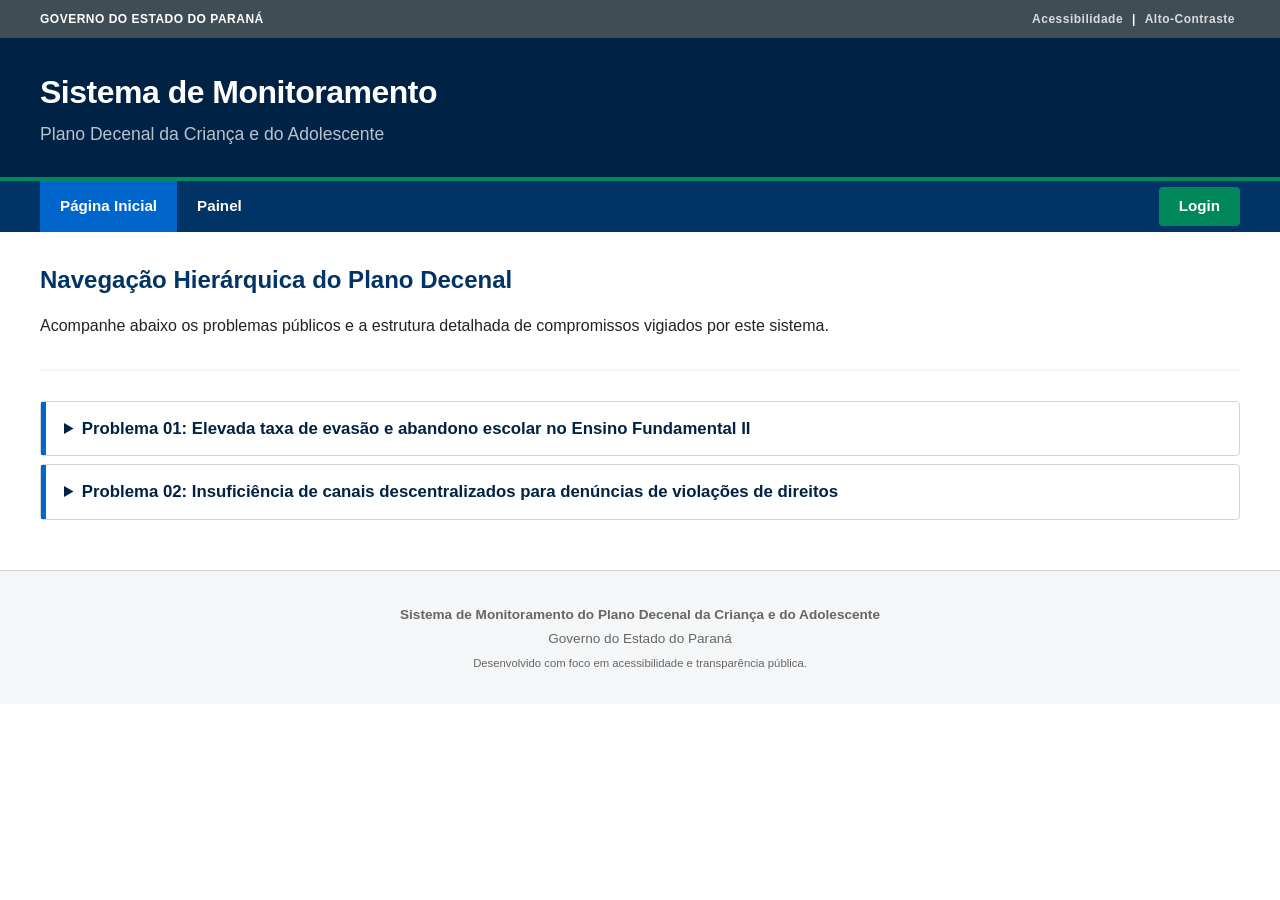
==== commit 88a6ad1d: "Adicionado tela de busca-filtro (painel) e movido login.html para um diretório próprio" ====
--- a/prototipo/telas/home/index.html
+++ b/prototipo/telas/home/index.html
@@ -33,11 +33,11 @@
         <div class="container nav-container">
             <ul class="nav-links">
                 <li><a href="#" class="active">Página Inicial</a></li>
-                <li><a href="#">Indicadores</a></li>
+                <li><a href="../busca-filtro/busca-filtro.html">Painel</a></li>
                 <!-- Novos links podem ser facilmente adicionados aqui -->
             </ul>
             <ul class="nav-auth">
-                <li><a href="#" class="btn-login">Login</a></li>
+                <li><a href="../login/login.html" class="btn-login">Login</a></li>
             </ul>
         </div>
     </nav>
@@ -63,4 +63,4 @@
 
     <script src="script.js"></script>
 </body>
-</html>+</html>
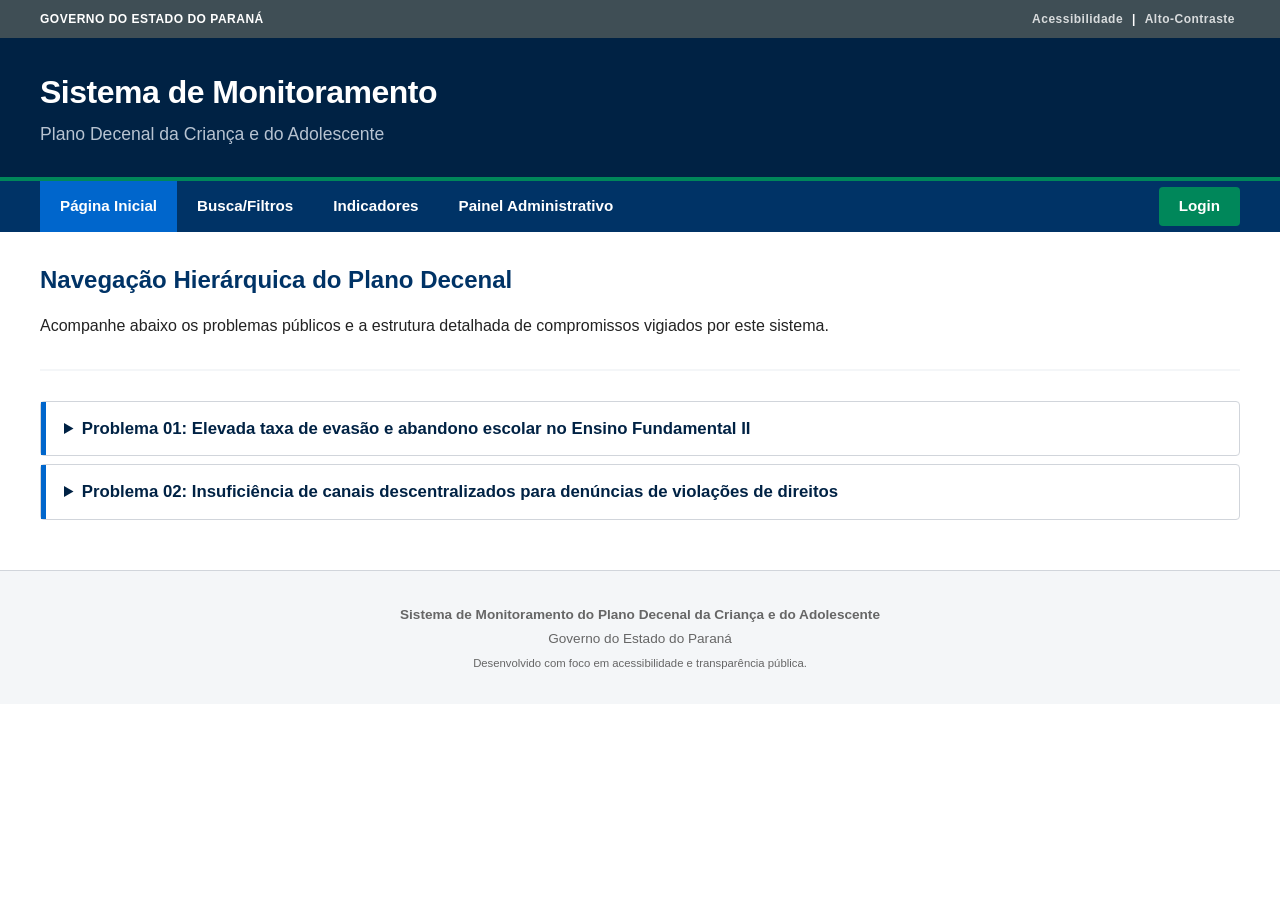
==== commit 7f020782: "adiciona link para indicadores na home Atualiza a navegação da tela inicial para incluir acesso à te" ====
--- a/prototipo/telas/home/index.html
+++ b/prototipo/telas/home/index.html
@@ -32,8 +32,10 @@
     <nav class="navbar-principal">
         <div class="container nav-container">
             <ul class="nav-links">
-                <li><a href="#" class="active">Página Inicial</a></li>
-                <li><a href="../busca-filtro/busca-filtro.html">Painel</a></li>
+                <li><a href="../home/index.html" class="active">Página Inicial</a></li>
+                <li><a href="../busca-filtro/busca-filtro.html">Busca/Filtros</a></li>
+                <li><a href="../indicadores/indicadores.html">Indicadores</a></li>
+                <li><a href="../painel-administrativo/adm.html">Painel Administrativo</a></li>
                 <!-- Novos links podem ser facilmente adicionados aqui -->
             </ul>
             <ul class="nav-auth">
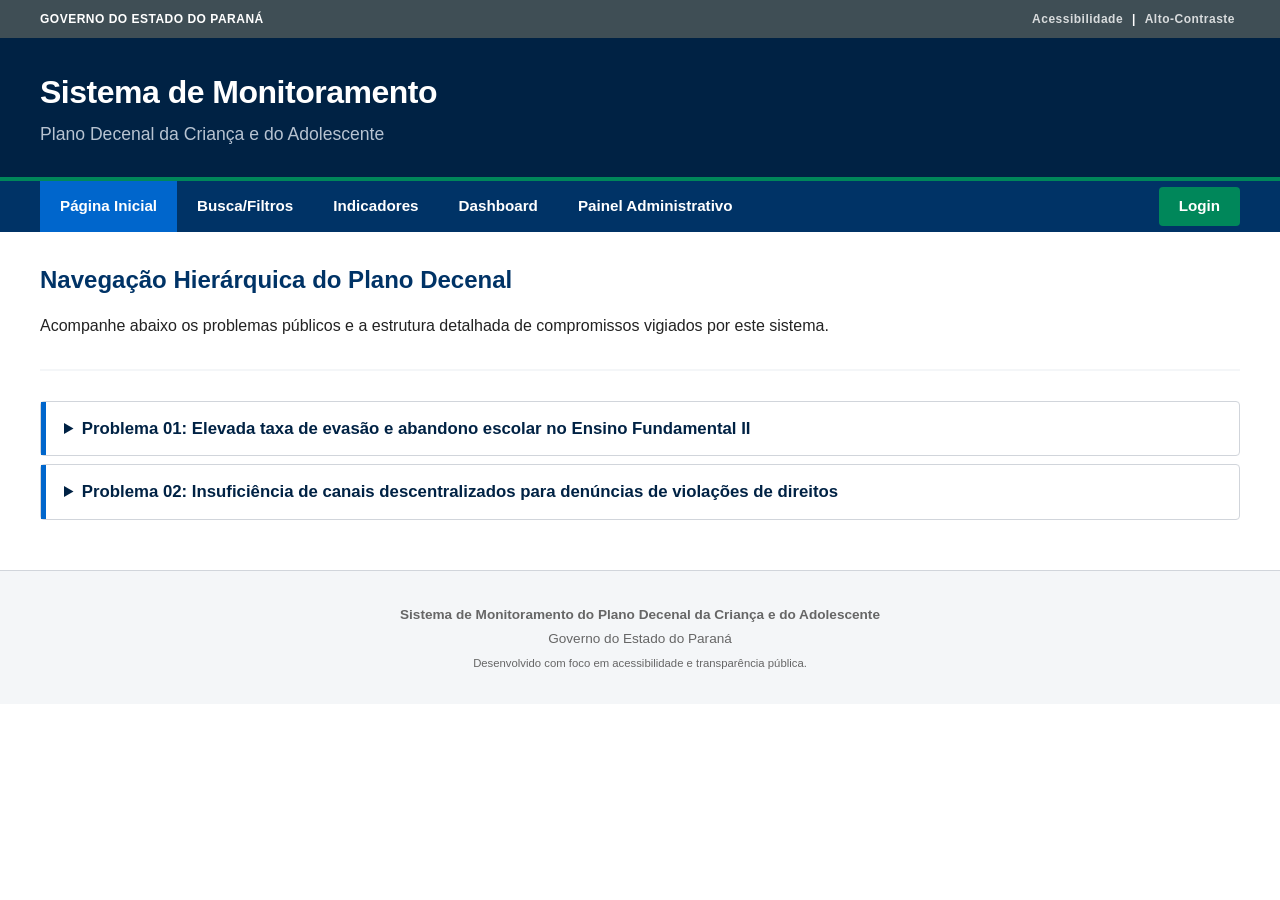
==== commit 207b71e3: "Adição da tela de dashboard e ajustes nas demais telas" ====
--- a/prototipo/telas/home/index.html
+++ b/prototipo/telas/home/index.html
@@ -35,6 +35,7 @@
                 <li><a href="../home/index.html" class="active">Página Inicial</a></li>
                 <li><a href="../busca-filtro/busca-filtro.html">Busca/Filtros</a></li>
                 <li><a href="../indicadores/indicadores.html">Indicadores</a></li>
+                <li><a href="../dashboard/index.html">Dashboard</a></li>
                 <li><a href="../painel-administrativo/adm.html">Painel Administrativo</a></li>
                 <!-- Novos links podem ser facilmente adicionados aqui -->
             </ul>
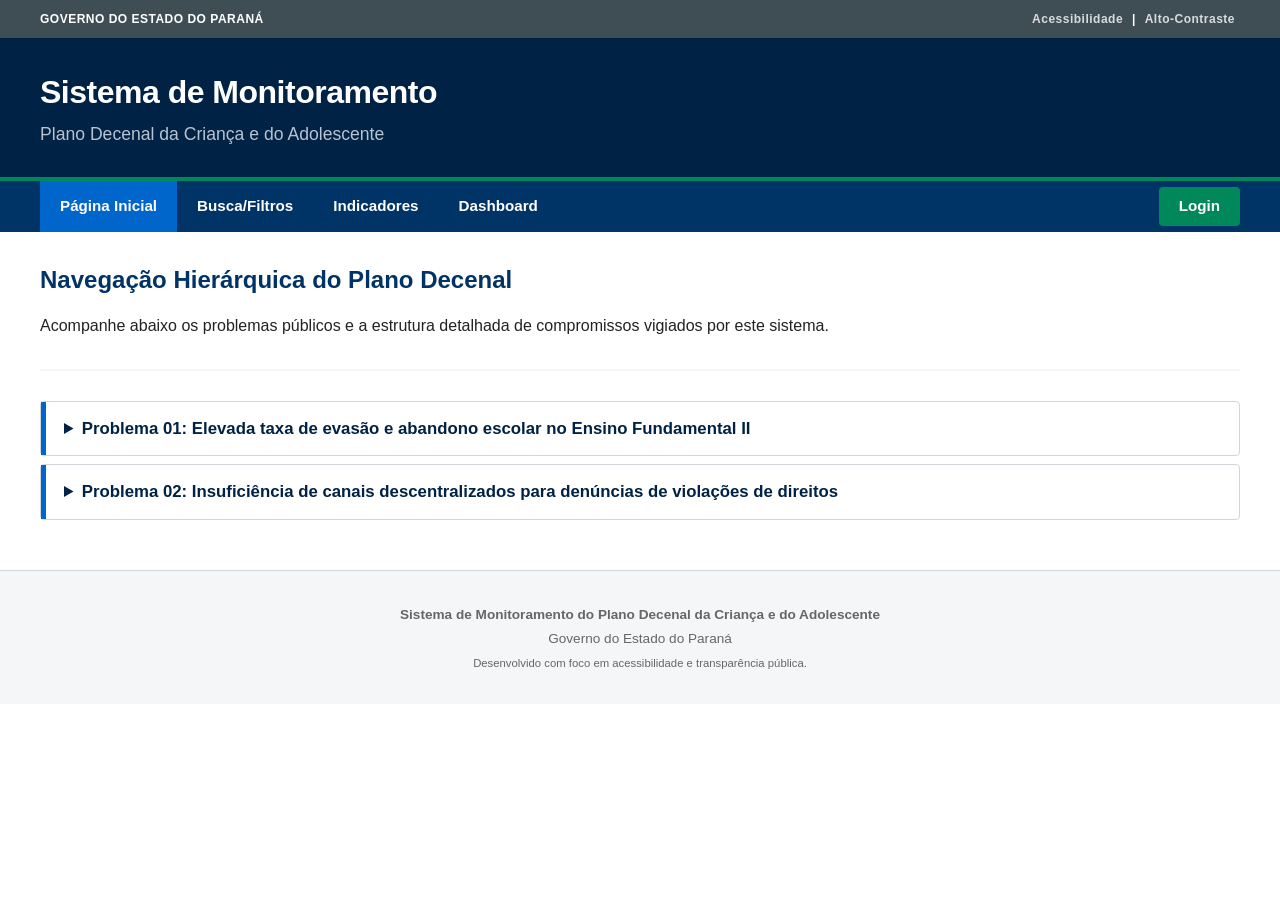
==== commit 87e2c46a: "login com adm" ====
--- a/prototipo/telas/home/index.html
+++ b/prototipo/telas/home/index.html
@@ -36,7 +36,6 @@
                 <li><a href="../busca-filtro/busca-filtro.html">Busca/Filtros</a></li>
                 <li><a href="../indicadores/indicadores.html">Indicadores</a></li>
                 <li><a href="../dashboard/index.html">Dashboard</a></li>
-                <li><a href="../painel-administrativo/adm.html">Painel Administrativo</a></li>
                 <!-- Novos links podem ser facilmente adicionados aqui -->
             </ul>
             <ul class="nav-auth">
--- a/prototipo/telas/home/style.css
+++ b/prototipo/telas/home/style.css
@@ -165,4 +165,4 @@
     border-top: 1px solid var(--border-color);
     font-size: 0.85rem;
 }
-.cedca-footer p { margin: 4px 0; }+.cedca-footer p { margin: 4px 0; }
